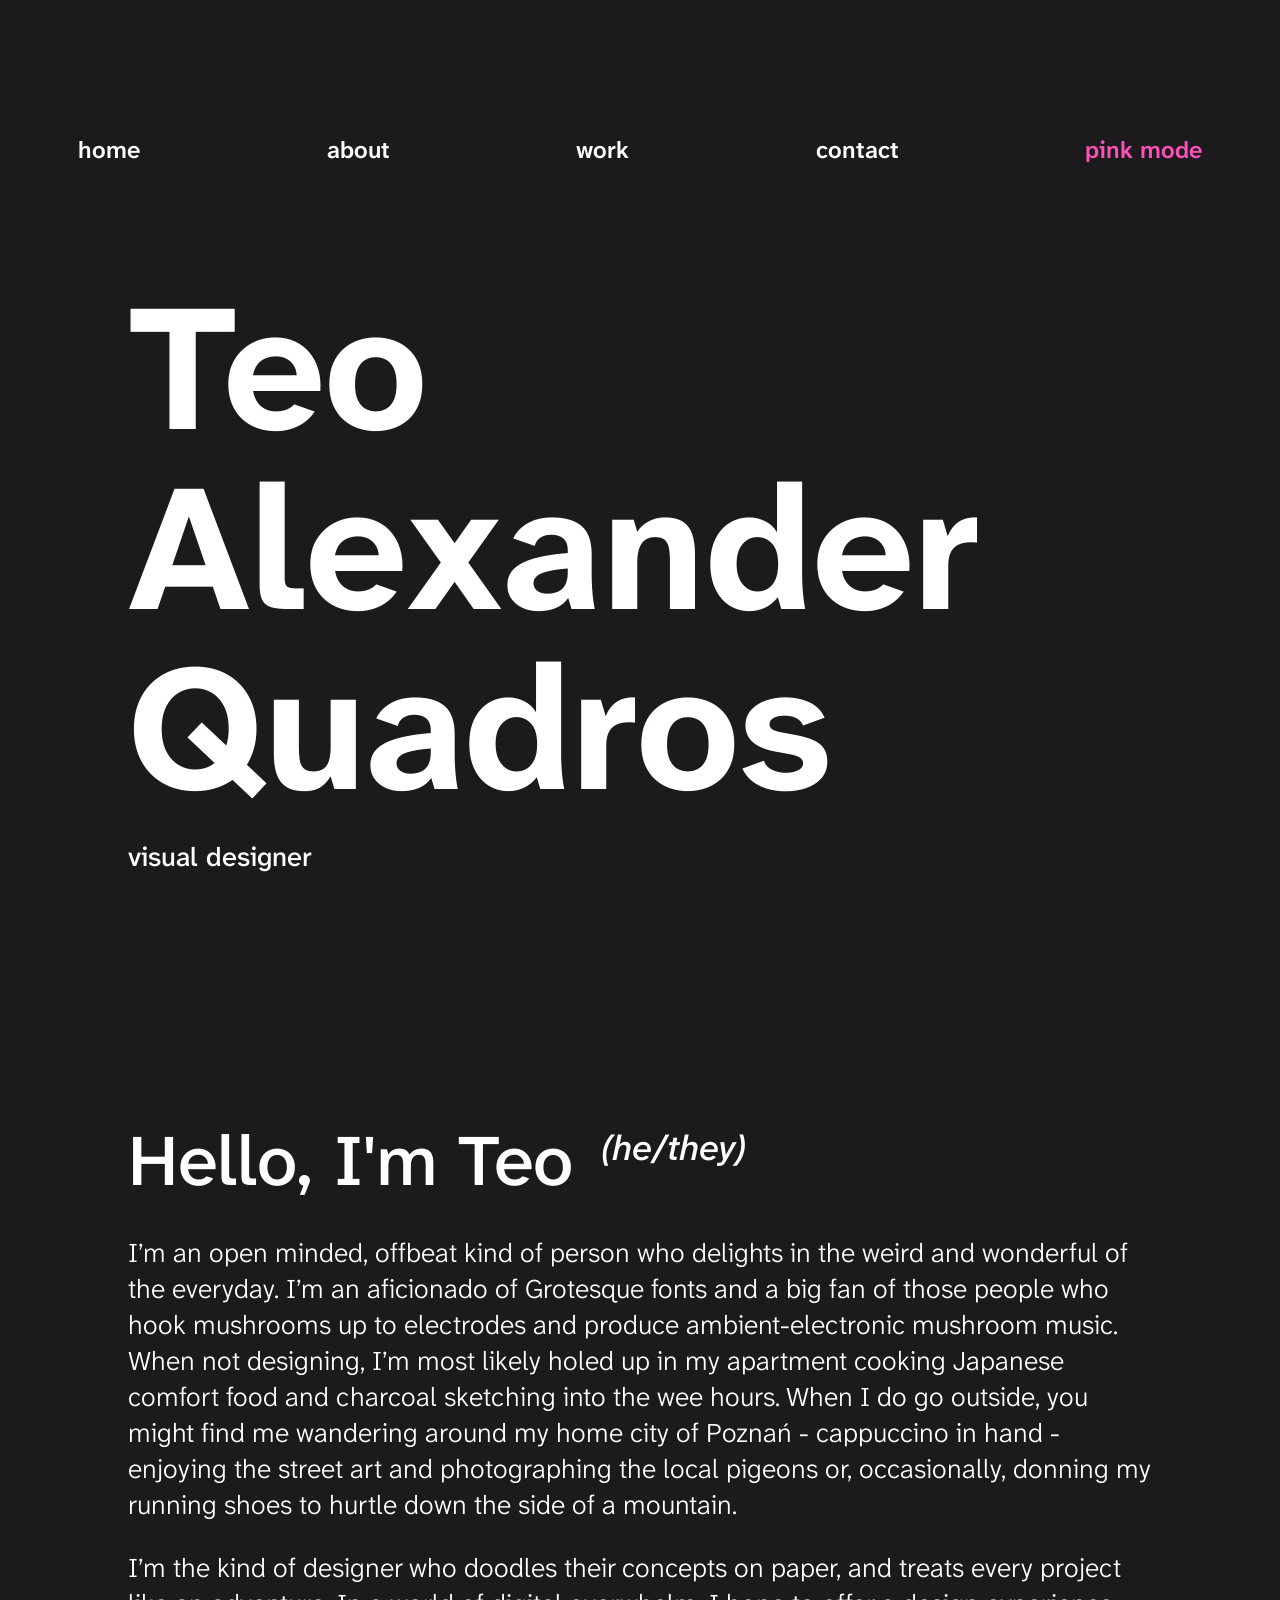
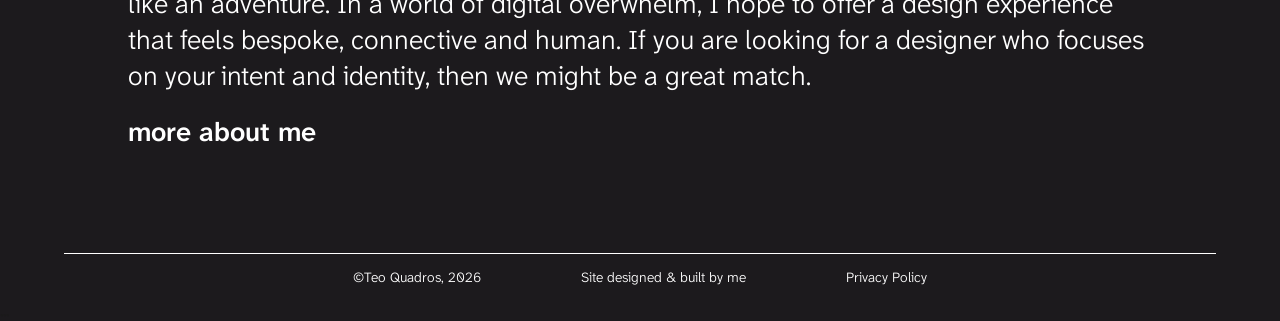
==== Pages/index.html @ a6445815 "minor page tweaks" ====
<!doctype html>
<html>

<head>
  <meta charset="utf-8" />
  <meta name="viewport" content="width=device-width, initial-scale=1" />
  <title>Teo Quadros Design Portfolio</title>
  <link href="styles.css" rel="stylesheet" />
  <link rel="preconnect" href="https://fonts.googleapis.com">
  <link rel="preconnect" href="https://fonts.gstatic.com" crossorigin>
  <link
    href="https://fonts.googleapis.com/css2?family=Atkinson+Hyperlegible+Next:ital,wght@0,200..800;1,200..800&display=swap"
    rel="stylesheet">
<script type="text/javascript" src="script.js"></script>
</head>

<body>

  <nav>
    <ul class="navbar">
      <li><a href="index.html">Home</a></li>
      <li><a href="About.html">About</a></li>
      <li><a href="Work.html">Work</a></li>
      <li><a href="Contact.html">Contact</a></li>

      <li><button class="pink-mode">Pink Mode</button></li>
  </nav>

<button onclick="topFunction()" id="ScrollBtn" title="Go to top" aria-label="Scroll to top">
        <div>^</div>
    </button>



    

  <section>
    <div class="header-section">
      

          <h1>
            Teo <br>Alexander <br>Quadros
          </h1>
          <h4>
            visual designer
          </h4>
        
  </section>


  <section>
    
        <div>
          <h2>Hello, I'm Teo <sup><em>(he/they)</em></sup></h2>
        </div>
        <p class="large-text">
          I’m an open minded, offbeat kind of person who delights in the weird and wonderful of the everyday. I’m an
          aficionado of Grotesque fonts and a big fan of those people who hook mushrooms up to electrodes and produce
          ambient-electronic mushroom music. When not designing, I’m most likely holed up in my apartment cooking
          Japanese comfort food and charcoal sketching into the wee hours. When I do go outside, you might find me
          wandering around my home city of Poznań - cappuccino in hand - enjoying the street art and photographing the
          local pigeons or, occasionally, donning my running shoes to hurtle down the side of a mountain.
        </p>

        <p class="large-text">I’m the kind of designer who doodles their concepts on paper, and treats every project
      like an adventure. In a world of digital overwhelm, I hope to offer a design experience that feels bespoke,
      connective and
      human. If you are looking for a designer who focuses on your intent and identity, then we might be a great match.

    </p>

        <h4><a id="Go-to-about-page" aria-label="Go to About page" title="More about me"
            href="About.html"><b>more about me</b></a>
        </h4>
      </div>
    </div>



    <div class="wrapper">
      <footer>
        <div class="footer-item">
          <p class="extra-small">©Teo Quadros,
            <script type="text/javascript">var year = new Date(); document.write(year.getFullYear());</script>
          </p>
        </div>
        <div class="footer-item">
          <p class="extra-small">Site designed & built by me</p>
        </div>
        <div class="footer-item">
          <p class="extra-small"><a href="Privacy-Policy.html">Privacy Policy</a></p>
        </div>
      </footer>
    </div>
  </section>

  

  ...
</body>

</html>
---- Pages/styles.css ----
/* -------------- PinkMode -------------- */

a {
  text-decoration: underline solid transparent;
  text-decoration-thickness: 0.1em;
  transition:  1s ease;
  
}

a:hover {
  text-decoration: underline ;
  text-decoration-thickness: 0.1em;
  text-decoration-color: #ff4fbb;
  transition: 1s;

}

#bullet-list {
list-style: circle;
list-style-type: circle;
padding-left: 20px;

}

#bullet-item {
  list-style: circle;
list-style-type: circle;
color: white;
  font-weight: 300;
  font-size: 1em;

}

ul li {
list-style: none;
list-style-type: none;

}

ul li a {
  display: block;
  color: white;
  text-align: center;
  padding: 14px 14px;
  text-decoration: none;
  text-transform: lowercase;
  font-weight: 600;
  font-size: 1.5rem;

}

ul li a:hover {
  color: #ff4fbb;
  transition: 0.5s;
  text-decoration: none;

}




button.pink-mode {
color: #ff4fbb;
  background-color: transparent;
  border-style: none;
  text-decoration: none;
 padding: 14px 14px;
  border-radius: 5px;
  font-family: 'Atkinson Hyperlegible Next';
  text-transform: lowercase;
  font-weight: 600;
  font-size: 1.5rem;
  
}

button.pink-mode:hover {
  color: white;
  background-color: transparent;
  transition: 1s;
  border-radius: 5px;
  
}



/* -------------- PinkMode -------------- */




* {
  box-sizing: border-box;
}

html, body, section {
  block-size: 100%;
}

html {
  scroll-snap-type: y mandatory;
}

body {
  margin: 0;
  background-color: #1c1a1d;
  color: hsl(0, 0%, 10%);
  font-family: 'Atkinson Hyperlegible Next';
  width: 100%

}

section {
position: relative;
  scroll-snap-align: start;
  scroll-snap-stop:normal;
  flex-direction:column;
  display: flex;
  justify-content: center;
  align-items: flex-start;
  width: 100%;
  height:100%; 
  font-size: 18px;
  padding-left:10%;
  padding-right:10%;
}
 
.wrapper {
  flex-direction:column;
  display: flex;
  align-items: center;
  justify-content: center;
  align-items: flex-start;
  width: 100%;
}

.spacer {
  display: flex;
  padding-left:5%;
  padding-right:5%;
  margin-bottom:5%;
  width: 100%;
  height:100vh; 
  flex-direction:column;
  display: flex;
  align-items: center;
  justify-content: center;
  align-items: flex-start;
}

.vertical-spacer{
margin-top: 5%;
margin-bottom: 5%;
width:100%;
}

.centered {
  display: flex;
  align-items: center;
}

.screen-100 {
display: flex;
  align-items: center;
  justify-content: center;
  height: 100vh;
  width:100%;
  font-size: 16px;
}

h1 {
  
  color: hsl(0, 0%, 100%);
  font-weight: bold;
  font-size:10em;
  line-height: 1em;
  margin: 0;
}



h2 {
  color: white;
  accent-color: white;
  font-weight: 500;
  font-size: 4em;
  margin-bottom: 0em;
  margin-top: 0;
  
}

h3 {
  color: white;
  accent-color: white;
  font-weight: 200;
  font-size: 3em;
  margin-bottom: 0em;
  margin-top: 0;
  
}

h4 {
  color: white;
  font-weight: 500;
  font-size: 1.5em;
  margin-top: 20px;
}

.grid-header {
  color: hsl(0, 0%, 100%);
  font-weight: bold;
  font-size:10rem;
  line-height: 1em;
  margin: 0;
}

.grid-link {
  color: hsl(0, 0%, 100%);
  font-weight: bold;
  font-size:6rem;
  line-height: 1em;
  margin: 0;
  padding-top: 2%;
  padding-bottom: 2%;
}

p {
  color: hsl(0, 0%, 100%);
  font-weight: 300;
  font-size: 1em;
}

p.large-text {
  color: white;
  font-weight: 300;
  font-size: 1.5em;
  margin-bottom: 0
}

p.xl-text {
  color: white;
  font-weight: 300;
  font-size: 2.8rem;
  padding:10px
  
  
}

b {
  font-weight: 600;
}

a {
  color: white;
  text-decoration: underline solid transparent;
  text-decoration-thickness: 0.1em;
  transition:  1s ease;
}


a:hover {
  text-decoration: underline ;
  text-decoration-thickness: 0.1em;
  text-decoration-color: #ff4fbb;
  transition: 1s;

}


blockquote {
  color: white;
  font-style: italic;
  font-size: 0.9em;
}

.hero-text {
  
  margin-bottom: 2em
}

.header-section {
  padding-top:5em
}

sup {
  font-size: 0.5em;
  margin-left: 0.2em;
}

nav {
  position: sticky;
  top: 0px;
  z-index: 1;
  padding-top: 20px;
  padding-bottom: 20px;
  padding-left: 5%;
  padding-right: 5%;
  gap: 0px;
  background-color: #1c1a1d;
  text-align: center;
  width:100%;
}

.navbar {
  margin: 0;
  padding: 0;
  overflow: hidden;
  display: flex;
  justify-content:space-between;
 width:100%;
 
}

.contents {
  
  color: white;
  accent-color: white;
  font-weight: 200;
  font-size: 3em;
  margin-bottom: 0em;
  margin-top: 0;
  text-align: left;
}


footer {
 position: absolute;
  bottom: 0px;
  padding: 0%;
  gap: 0px;
  background-color: #1c1a1d;
  text-align: center;
  width:90%;
  display: flex;
  justify-content: center;
  align-self: center;
  border-color: white;
  border-top: solid white 0.2px;

}

.gallery-footer {
 position: relative;
  bottom: 0px;
  padding: 0%;
  gap: 0px;
  background-color: #1c1a1d;
  text-align: center;
  width:90%;
  display: flex;
  justify-content: center;
  align-self: center;
  border-color: white;
  border-top: solid white 0.2px;

}


.extra-small {
font-size: 14px;

}

.footer-item {
  margin-right: 50px;
  margin-left: 50px;

}





#bullet-list {
list-style: circle;
list-style-type: circle;
padding-left: 20px;

}

#bullet-item {
  list-style: circle;
list-style-type: circle;
color: white;
  font-weight: 300;
  font-size: 1em;

}

ul {
padding-left: 0%;
}



.primary-button {

  color: white;
  background-color: #1c1a1d;
  border-color: white;
  border-style: solid;
  text-decoration: none;
  padding-top: 10px;
  padding-bottom: 10px;
  padding-left: 20px;
  padding-right: 20px;
  min-width: 7em;
  font-weight: 500;
  border-radius: 5px;
  font-size: 1em;
  margin-top:2em;
  font-family: 'Atkinson Hyperlegible Next';
}

.secondary-button {
  color: white;
  background-color: black;
  border-style: solid;
  text-decoration: none;
  padding: 10px;
  min-width: 7em;
  font-weight: 700;
  border-radius: 5px;
}

.mailto-wrapper {
  position: relative;
}

.mailto-message {
  top: 0;
  left: 50%;
  transform: translate(-50%, -100%);
  position: absolute;
  display: none;
  width: auto;
  white-space: nowrap;
  font-size: 12px;
  background-color: black;
  color: white;
  padding: 2px 6px;
  border-radius: 2px;
}
.mailto-message:after {
  content: "";
}

.mailto-wrapper:hover .mailto-message {
  display: block;
}

.copy-link::before {
  content:'\f0c5';  
  font-family: 'Font Awesome 5 Free';
  font-size: 1em;
  font-weight: 900;
  padding-right: 10px
}

#ScrollBtn {
  display: none;
  position: fixed;
  bottom: 20px;
  right: 30px;
  z-index: 99;
  font-size: 25px;
  font-family: 'Atkinson Hyperlegible Next';
  border: none;
  outline: solid;
  outline-width: 2px;
  background-color: #1c1a1d;
  color: white;
  cursor: pointer;
  padding-right: 15px;
  padding-left: 15px;
  padding-top: 8px;
  border-radius: 4px;
}

#ScrollBtn:hover {
  background-color: white;
  color: #1c1a1d;
  
  transition: 0.5s;
}

button:hover {
  color: black;
  background-color: white;
  transition: 1s;
  border-radius: 5px;
  
}

button.pink-mode:hover {
  color: white;
  background-color: #1c1a1d;
  transition: 1s;
  border-radius: 5px;
  
}

.icon-text {
  padding-left:5px;
  color: white;
}

.service-description {
  padding-bottom: 2em;
}



form {
  color: white;
}

input [type=text] {
  background-color: #1c1a1d;
  border: solid white 0.1px;
  min-height: 2em;
  margin-bottom: 1em;
  color: white;
}

input [type=text]:focus {
  background-color: #bb33ff;

}

.desc {
  color: white;
  font-size: 0.8em;
  font-style: italic;
}






div.gallery {
  display: flex;
  flex-wrap: wrap;
  justify-content: flex-start;
  align-content: center;
}

div.gallery-item {
  margin: 5px;
  
  width: calc(25% - 20px);
}

div.gallery-item:hover {
  border: 1px solid white;
}

div.gallery-item img {
  width: 100%;
  height: auto;
}

div.gallery-item div.desc {
  padding: 15px;
  text-align: center;
}

.row {
  display: flex;
  flex-direction: row;
  align-items: center;
  margin-top: 2em;
}


.column-small {
  max-width: 35%;
  padding-right: 10px
  
}

.column-large {
  max-width:75%;
  padding-right: 5%;
  min-width:50%;
}

.gallery-image {
  display: block;
  width:100%;
}

.floating-image {
  display: flex;
position:absolute;
right: 20px;
z-index: 1;
width: 30%;


}

.container1 {
    display: grid;
  grid-template-columns: repeat(5,1fr);
  background-color: #1c1a1d;
  margin-bottom: 25px;
  margin-left: 5%;
  margin-right: 5%;
    row-gap:25px;
  column-gap:25px;
  justify-content: space-evenly;
}

.container1 div {
  background-color: #1c1a1d;
  text-align: left;
  align-content: center;
  font-size: 2rem;
 
}

.fullwidth {
grid-column: 1 / span 5;
}

.fullwidth-outline {
grid-column: span 5;
border-style: solid;
 border-color: white;
 padding-left:1%;
}

.oneby1 {
grid-column: span 1;

}



.oneby2 {
grid-column: 1 / span 1;
grid-row: span 2;
}

.twoby1 {
grid-column: span 2;

}

.twoby1-outline {
grid-column: span 2;
border-style: solid;
 border-color: white;
 padding:5%;
}

.threeby2-outline {
grid-column: span 3;
grid-row: span 2;
border-style: solid;
 border-color: white;
 padding:5%
}

.container {
  
  display: grid;
  grid-template-columns: repeat(8,1fr);
  background-color: #1c1a1d;
  margin-left: 5%;
  margin-right: 5%;
    row-gap:25px;
  column-gap:25px;
  justify-content: space-evenly;
  margin-bottom: 25px;
}


.container div {
  background-color: #1c1a1d;
  text-align: left;
  align-content: center;
  font-size: 2rem;
 
}







#worksans {
  grid-column: 4/ span 2;
}

.onebyone {
grid-column:  span 1;
}

.onebyone-outline {
grid-column:  span 1;
border-style: solid;
 border-color: white;
 padding:5%
}

.onebytwo {
  grid-column:  span 1;
  grid-row: span 2;
}

.onebytwo-outline {
grid-column:  span 1;
grid-row: span 2;
border-style: solid;
 border-color: white;
 padding:5%
}

.twobyone {
 grid-column:  span 2;
}

.twobyone-outline {
  grid-column:  span 2;
  border-style: solid;
 border-color: white;
 padding:5%
}

.twobytwo {
grid-column:  span 2;
  grid-row: span 2;
}

.twobytwo-outline {
  grid-column:  span 2;
  grid-row: span 2;
  border-style: solid;
 border-color: white;
 padding:5%
}

.twobythree-outline {
grid-column: span 2;
grid-row: span 3;
border-style: solid;
border-color: white;
padding:5%
}

.twobythree {
grid-column: span 2;
grid-row: span 3;
 padding:5%
}

.twobyfive {
grid-column: span 2;
grid-row: span 5;
}

.threebyone {
  grid-column: span 3;
}

.threebyone-outline {
grid-column: span 3;
border-style: solid;
 border-color: white;
 padding:5%
}

.threebytwo {
grid-column: span 3;
grid-row: span 2;
}

.threebytwo-outline {
grid-column: span 3;
grid-row: span 2;
border-style: solid;
 border-color: white;
 padding:5%;
}

.threebythree {
grid-row: span 3;
  grid-column:  span 3;
}

.threebyfour {
grid-column:  span 4;
  grid-row: span 3;
}

.threebyfive {
grid-column:  span 3;
grid-row: span 5;
}

.fourbyone {
grid-column:  span 4;
}

.fourbyone-outline {
grid-column:  span 4;
border-style: solid;
 border-color: white;
 padding:5%;
}

.fourbytwo {
    grid-column:  span 4;
  grid-row: span 2;
}

.fourbytwo-outline {
  grid-column:  span 4;
  grid-row: span 2;
  border-style: solid;
 border-color: white;
 padding:5%;
}

.fivebyone {
  grid-column: span 5;
}

.fivebyone-outline {
grid-column: span 5;
border-style: solid;
 border-color: white;
 padding:5%;
}

.sixbyone-outline {
grid-column: span 6;

border-style: solid;
 border-color: white;
 padding:5%;
}

.sixbytwo-outline {
grid-column: span 6;
grid-row: span 2;
border-style: solid;
 border-color: white;
 padding:5%;
}

.eightbyone {
grid-column: 1 / span 8;
}

.eightbyone-outline {
grid-column: 1 / span 8;
border-style: solid;
 border-color: white;
 padding:5%;
}


.column-full {
  height:100%;
}

.column {
  height:90%;
  
  padding-right: 2%;

}

/* ------------------- Mobile Responsivity ------------------- */

@media only screen and (max-width: 600px) {


section {
position: relative;
  scroll-snap-align: start;
  scroll-snap-stop: always;
  flex-direction:column;
  display: flex;
  justify-content: center;
  align-items: flex-start;
  width: 100%;
  height:100%; 
  font-size: 16px;
  padding-left:5%;
  padding-right:5%;
}

.copy-link::before {
  content:'\f0c5';  
  font-family: 'Font Awesome 5 Free';
  font-size: 0.9em;
  font-weight: 900;
  padding-right: 10px
}

.copy-link {
  font-size: 0.7em;
}
  
h1 {

  color: hsl(0, 0%, 100%);
  font-weight: bold;
  font-size:3.6em;
  line-height: 1em;
  margin: 0;

}


h2 {
  font-size: 2em;
}


h3 {
  color: white;
  accent-color: white;
  font-weight: 200;
  font-size: 2em;
  margin-bottom: 0em;
  margin-top: 0;
  
}

h4 {
  color: white;
  font-weight: 500;
  font-size: 1em;
  margin-top: 20px;
}

p.large-text {
  color: white;
  font-weight: 300;
  font-size: 0.8em;
}

p {
  color: white;
  font-weight: 300;
  font-size: 0.5em;
}

nav {

  padding-top: 15px;
  padding-bottom: 15px;

}

ul li a {
  font-size: 15px;
  display: block;
  color: white;
  text-align: center;
  padding: 10px 10px;
  text-decoration: none;
  text-transform: lowercase;
  font-weight: 600;
}



button.pink-mode {
color: #ff4fbb;
  background-color: transparent;
  border-style: none;
  text-decoration: none;
 padding: 10px 10px;
  border-radius: 5px;
  font-family: 'Atkinson Hyperlegible Next';
  text-transform: lowercase;
  font-weight: 600;
  font-size: 15px;
  
}

nav {
  position: sticky;
  top: 0px;
  z-index: 1;
  padding-top: 10px;
  padding-bottom: 10px;
  padding-left: 10px;
  padding-right: 10px;
  gap: 0px;
  background-color: #1c1a1d;
  text-align: center;
  width:100%;
}

.grid-header {
  color: hsl(0, 0%, 100%);
  font-weight: bold;
  font-size:3.6rem;
  line-height: 1em;
  margin: 0;
}

.grid-link {
  color: hsl(0, 0%, 100%);
  font-weight: bold;
  font-size:2rem;
  line-height: 1em;
  margin: 0;
  
}

button.accordion {
  display: flex;
  font-family: 'Atkinson Hyperlegible Next';
  font-size: 1em;
  background-color: #1c1a1d;
  color: white;
  cursor: pointer;
  width: 100%;
  text-align: left;
  border: none;
  outline: none;
  transition: 1s;
  align-items: center;
  margin-left: 0;
  margin-top: 1.5em;
  border-bottom: solid #1c1a1d;
  border-radius: 0px;
  transition: 0.4s;
}


.active, .accordion:hover {
  background-color: #1c1a1d;
  color: white;
  border-bottom: solid white;
  border-radius: 0px;
  transition: 0.4s;
}

.panel {
  
  background-color: #1c1a1d;
   max-height: 0;
  overflow: hidden;
  transition: max-height 0.2s ease-out;
  font-size: 1.2em;
}

#bullet-list {
list-style: circle;
list-style-type: circle;
padding-left: 20px;

}

#bullet-item {
  list-style: circle;
list-style-type: circle;
color: white;
  font-weight: 300;
  font-size: 0.5em;

}

.container1 {
    display: grid;
  grid-template-columns: repeat(5,15%);
  background-color: #1c1a1d;
  margin-bottom: 25px;
  margin-left: 5%;
  margin-right: 5%;
  margin-top: 70px;
    row-gap:10px;
  column-gap:10px;
  justify-content: space-evenly;
}

.fullwidth {
grid-column: span 5;
}

.fullwidth-outline {
grid-column: span 5;
border-style: solid;
 border-color: white;
 padding-left:1%;
}

.oneby1 {
grid-column: span 5;

}



.oneby2 {
grid-column:  span 5;

}

.twoby1 {
grid-column: span 5;

}

.twoby1-outline {
grid-column: span 5;
border-style: solid;
}

.threeby2-outline {
  grid-column:  span 5;
  grid-row: span 2;
  border-style: solid;
 border-color: white;
 padding:5%
}

.container {
  
  display: grid;
  grid-template-columns: repeat(5,15%);
  background-color: #1c1a1d;
  margin-left: 5%;
  margin-right: 5%;
    row-gap:10px;
  column-gap:10px;
  justify-content: space-evenly;
  margin-bottom: 25px;
}

.container div {
  background-color: #1c1a1d;
  text-align: left;
  align-content: center;
  font-size: 2rem;
 
}

#worksans {
  grid-column:  span 5;
}

.onebyone {
grid-column:  span 5;
}

.onebyone-outline {
grid-column:  span 5;
border-style: solid;
 border-color: white;
 padding:5%
}

.onebytwo {
  grid-column:  span 5;
  
}

.twobyone {
 grid-column:  span 5;
}

.twobyone-outline {
  grid-column:  span 5;
  border-style: solid;
 border-color: white;
 padding:5%
}

.twobytwo {
grid-column:  span 5;
  grid-row: span 2;
}

.twobytwo-outline {
  grid-column:  span 5;
  grid-row: span 2;
  border-style: solid;
 border-color: white;
 padding:5%
}

.twobythree {
grid-column: span 5;

}

.twobyfive {
grid-column: span 5;
grid-row: span 5;
}

.threebyone {
  grid-column: span 5;
}

.threebyone-outline {
grid-column: span 5;
border-style: solid;
 border-color: white;
 padding:5%
}

.threebytwo {
grid-column: span 5;

}

.threebytwo-outline {
grid-column: span 5;
grid-row: span 2;
border-style: solid;
 border-color: white;
 padding:5%;
}

.threebythree {
grid-row: span 3;
  grid-column:  span 3;
}

.threebyfour {
grid-column:  span 5;
  grid-row: span 3;
}

.threebyfive {
grid-column:  span 5;

}

.fourbyone {
grid-column:  span 5;
}

.fourbyone-outline {
grid-column:  span 5;
border-style: solid;
 border-color: white;
 padding:5%;
}

.fourbytwo {
    grid-column:  span 5;
  
}

.fourbytwo-outline {
  grid-column:  span 5;
  grid-row: span 2;
  border-style: solid;
 border-color: white;
 padding:5%;
}

.fivebyone {
  grid-column: span 5;
}

.fivebyone-outline {
grid-column: span 5;
border-style: solid;
 border-color: white;
 padding:5%;
}

.eightbyone {
grid-column:   span 5;
}

.eightbyone-outline {
grid-column:  span 5;
border-style: solid;
 border-color: white;
 padding:5%;
}

.floating-image {
  display: flex;
position:absolute;
right: 20px;
z-index: 1;
width: 40%;
float: top;
}

#developments {
  font-size: 1.5em;
}

#illustrations {
  font-size: 1.5em;
}


footer {
 position: absolute;
  bottom: 0px;
  padding: 0%;
  gap: 0px;
  background-color: #1c1a1d;
  text-align: center;
  width:90%;
  display: flex;
  justify-content: space-between;
  align-self: center;
  border-color: white;
  border-top: solid white 0.2px;
  

}

.gallery-footer {
 position: relative;
  bottom: 0px;
  padding: 0%;
  gap: 0px;
  background-color: #1c1a1d;
  text-align: center;
  width:90%;
  display: flex;
  justify-content: space-between;
  align-self: center;
  border-color: white;
  border-top: solid white 0.2px;

}

.extra-small {
font-size: 10px;

}

.footer-item {
  margin-right: 0px;
  margin-left: 0px;

}

#ScrollBtn {
  display: none;
  position: fixed;
  bottom: 60px;
  right: 20px;
  z-index: 99;
  font-size: 20px;
  font-family: 'Atkinson Hyperlegible Next';
  border: none;
  outline: solid;
  outline-width: 2px;
  background-color: #1c1a1d;
  color: white;
  cursor: pointer;
  padding-right: 15px;
  padding-left: 15px;
  padding-top: 8px;
  

}




}

/* ------------------- Mobile Responsivity ------------------- */



.pink-mode {
color: #ff4fbb;
  background-color: #1c1a1d;
  border-style: none;
  text-decoration: none;
  padding-top: 15px;
  padding-bottom: 15px;
  border-radius: 5px;
  font-family: 'Atkinson Hyperlegible Next';
  text-transform: lowercase;
  font-weight: 600;
  font-size: 1em;
  
}

.small-image-text-block {
  width: 100%;
  padding-right: 5%;

}   


.chevron::after {
  content:'\f078';  
  font-family: 'Font Awesome 5 Free';
  font-size: 2rem;
  font-weight: 900;
}

button {
  margin: 0;
}

.accordion {
  display: flex;
  font-family: 'Atkinson Hyperlegible Next';
  font-size: 1.5em;
  background-color: #1c1a1d;
  color: white;
  cursor: pointer;
  width: 100%;
  text-align: left;
  border: none;
  outline: none;
  transition: 1s;
  align-items: center;
  margin-left: 0;
  margin-top: 1.5em;
  border-bottom: solid #1c1a1d;
  border-radius: 0px;
  transition: 0.4s;
}



/* Add a background color to the button if it is clicked on (add the .active class with JS), and when you move the mouse over it (hover) */
.active, .accordion:hover {
  background-color: #1c1a1d;
  color: white;
  border-bottom: solid white;
  border-radius: 0px;
  transition: 0.4s;
}

/* Style the accordion panel. Note: hidden by default */
.panel {
  
  background-color: #1c1a1d;
   max-height: 0;
  overflow: hidden;
  transition: max-height 0.2s ease-out;
  
}

.accordion:after {
  content: '\f078'; /* Unicode character for "plus" sign (+) */
  font-size: 1em;
  color: white;
  float: right;
   font-family: 'Font Awesome 5 Free';
  font-weight: 900;
  margin-left:1em
}

.active:after {
 content: '\f077'; /* Unicode character for "plus" sign (+) */
  font-size: 1em;
  color: white;
  float: right;
   font-family: 'Font Awesome 5 Free';
  font-weight: 900;
  margin-left:1em /* Unicode character for "minus" sign (-) */
}




#swatch {
  max-width: 100px;
  margin-right: 2em;
}

#swatch-row {
  margin-bottom: 2em;
}

#component-style {
  margin-right: 1em;
  max-width: 25%;
}

#img-row {
margin-right: 1%
}

#two-column {
  max-width: 50%;
}

.card {
  border-style: solid;
  border-color: white;
  border-radius: 1em;
  padding: 1em;
}

.brief {
  list-style-type: circle;
  color: white;
  padding-left: 1em;

}

a {
  text-decoration: underline;
  text-decoration-color: rgb(28, 26, 29);

}

a:hover {
  text-decoration: underline;
  text-decoration-color: rgb(255, 114, 220);
  transition: 1s;
}

a:focus {
  color: rgb(255, 114, 220);
}





img.full-image {
  display: flex;
  flex-direction: column;
  width: 100%;

}

img.large-image {
  display: flex;
  flex-direction: column;
  width: 80%;

}



.fullscreen-image {
  align-items: center;
  width: 100%;
  height: 100vh;
  object-fit: cover;
  object-position: 50% 50%;
}
  
.imagetest1 {
  align-items: center;
  display: flex;
  width: 100%;
  justify-content: center;
}
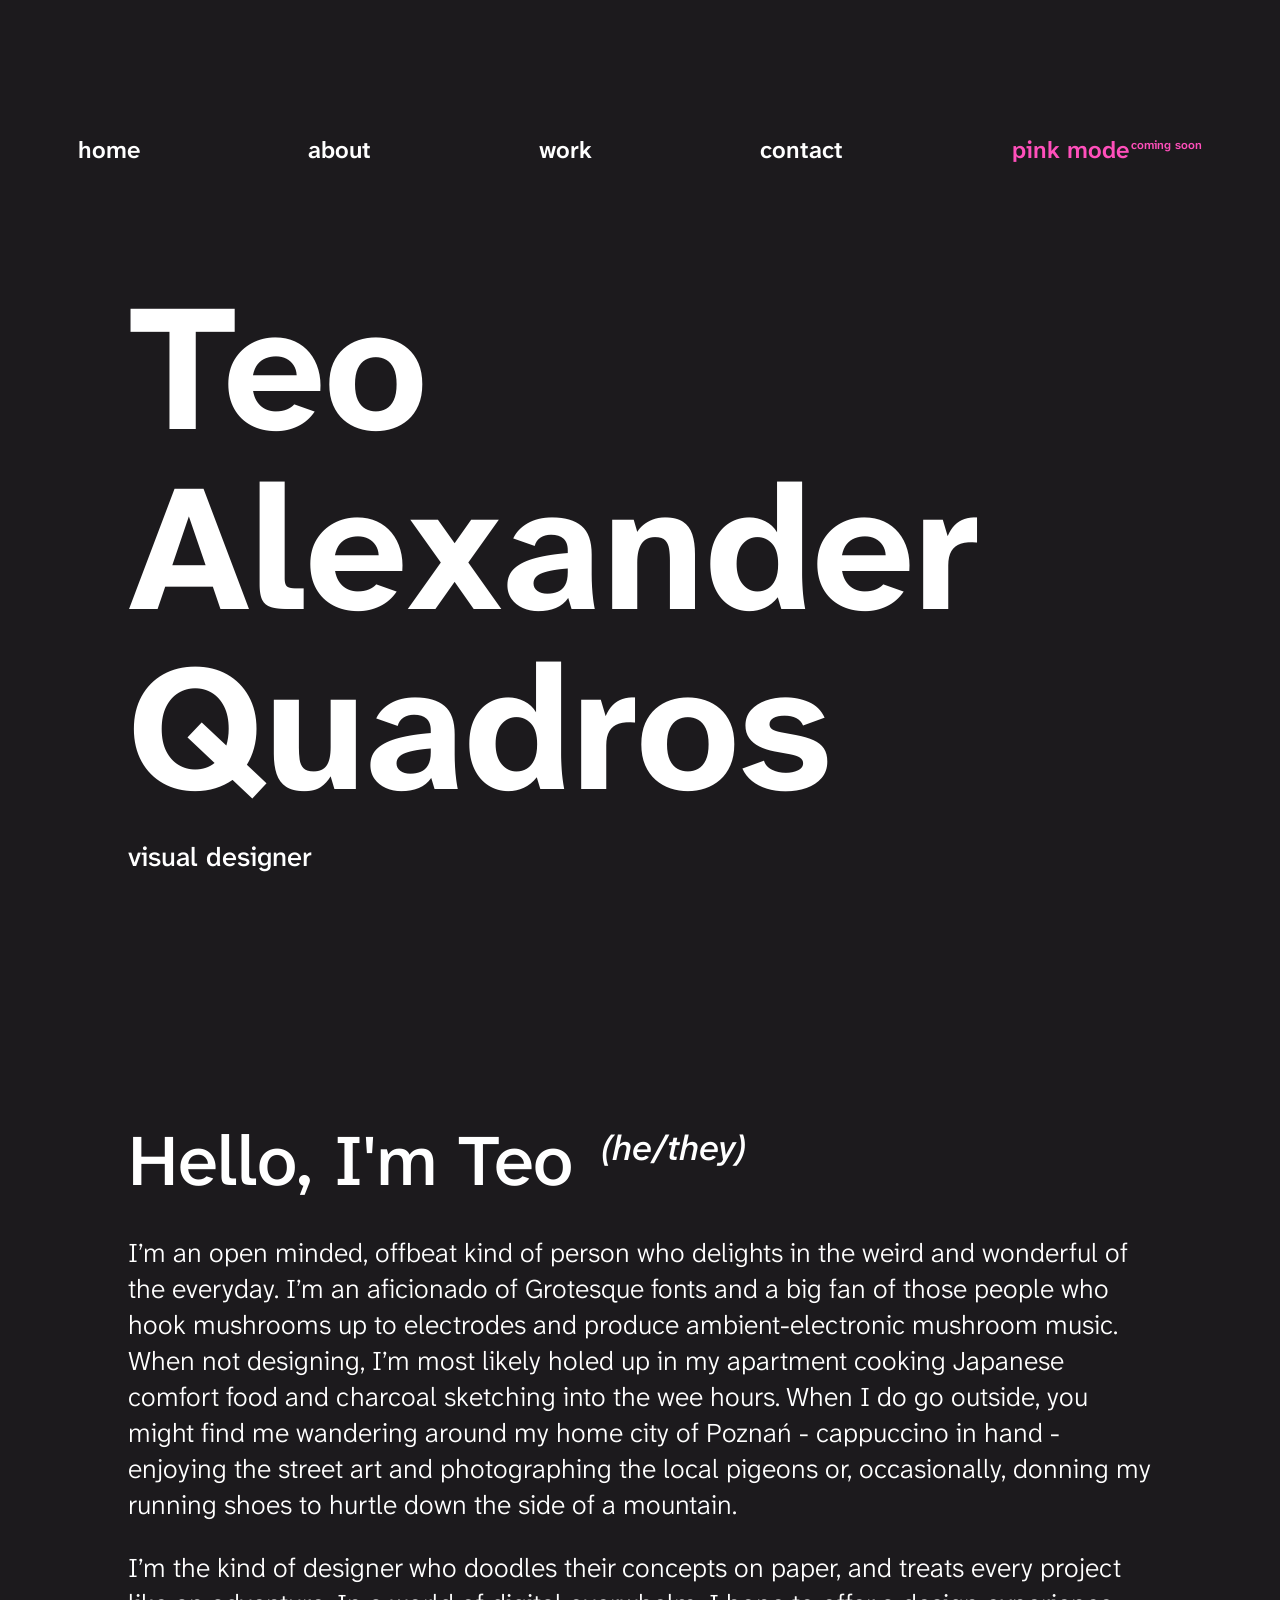
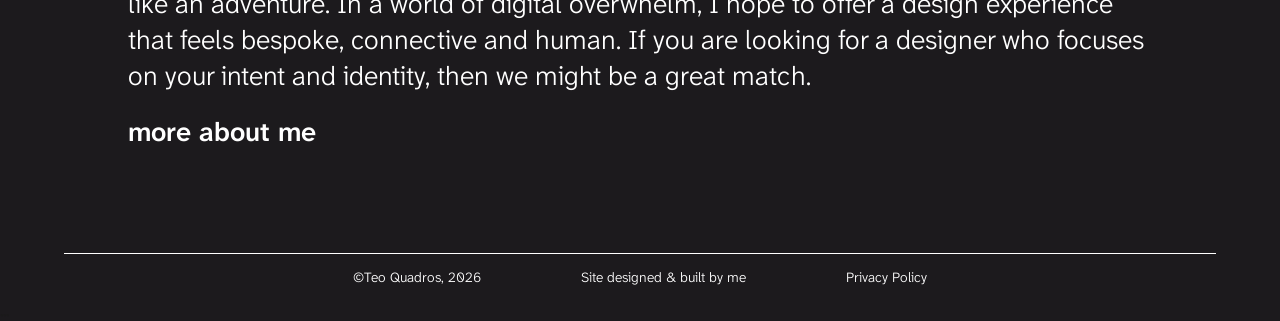
==== commit efd9eb49: "added alt text to all images" ====
--- a/Pages/index.html
+++ b/Pages/index.html
@@ -23,7 +23,7 @@
       <li><a href="Work.html">Work</a></li>
       <li><a href="Contact.html">Contact</a></li>
 
-      <li><button class="pink-mode">Pink Mode</button></li>
+      <li><button class="pink-mode">Pink Mode<sup>coming soon</sup></button></li>
   </nav>
 
 <button onclick="topFunction()" id="ScrollBtn" title="Go to top" aria-label="Scroll to top">
